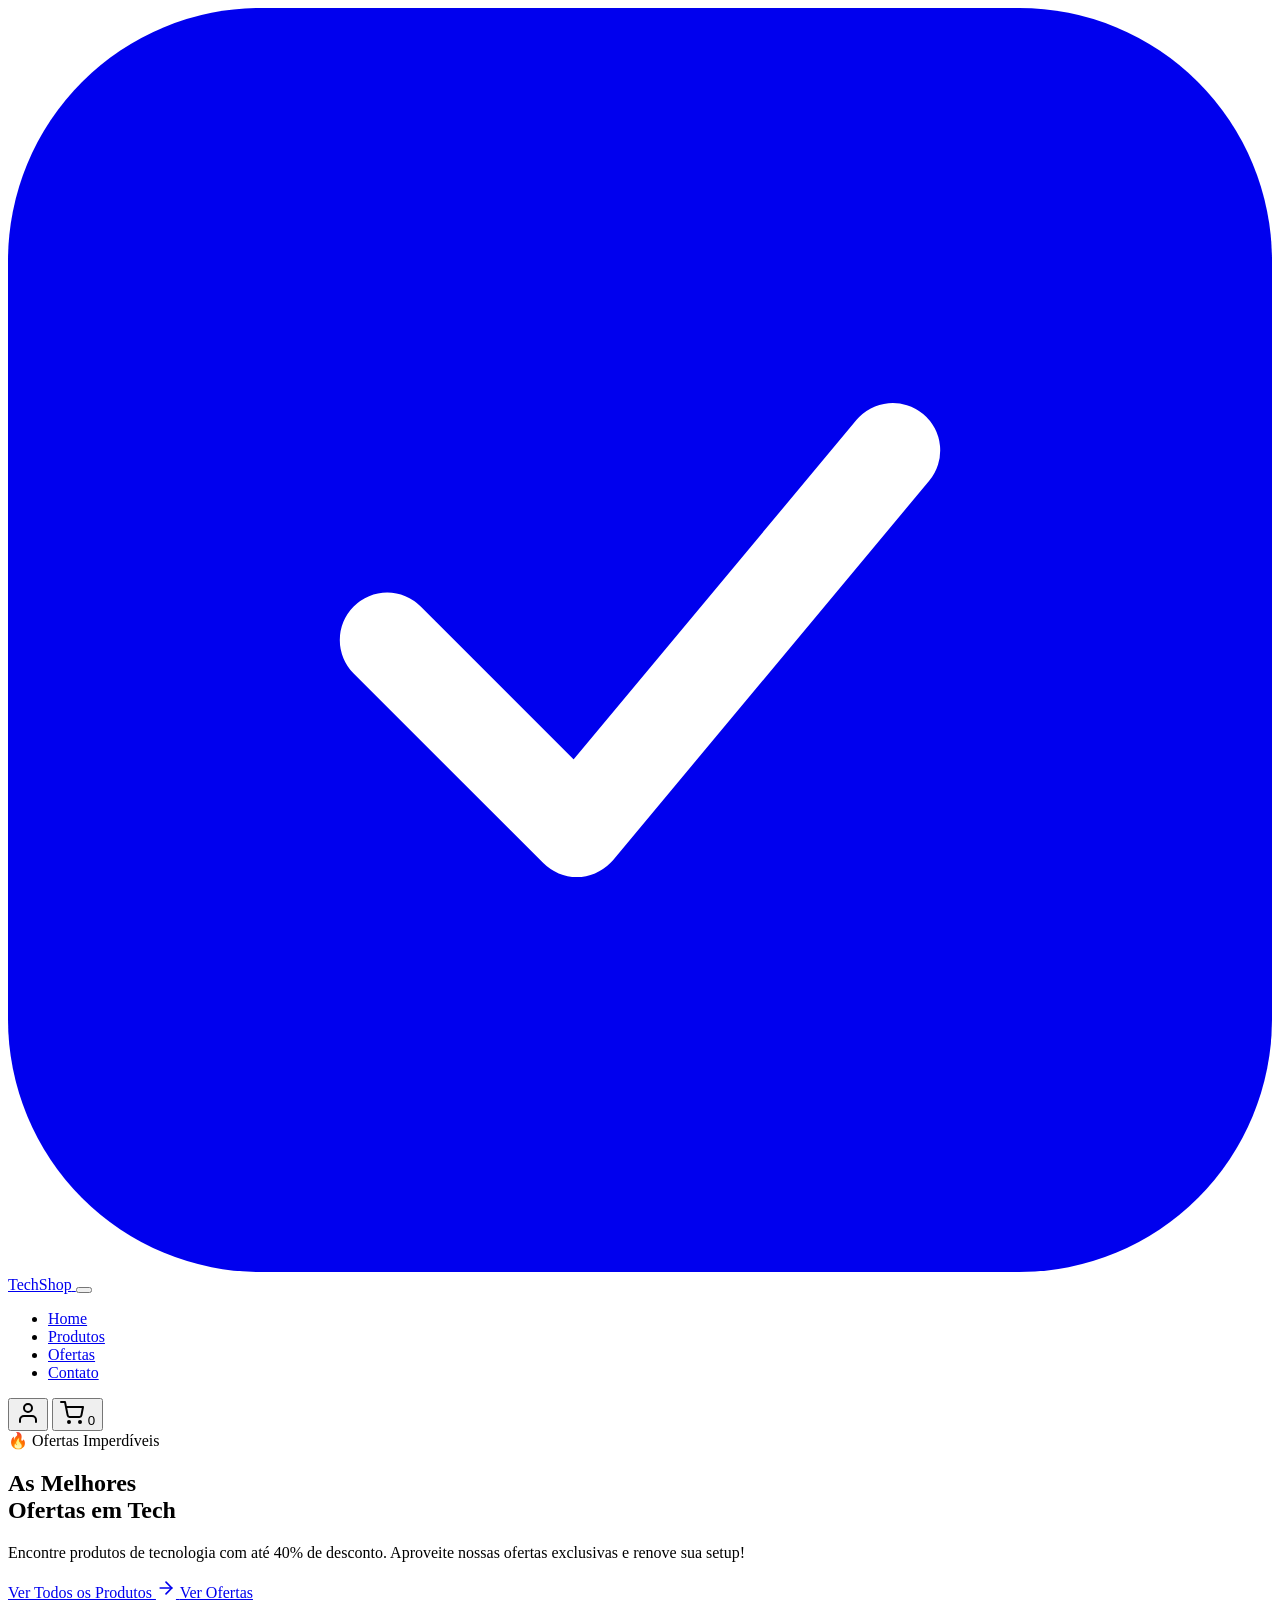
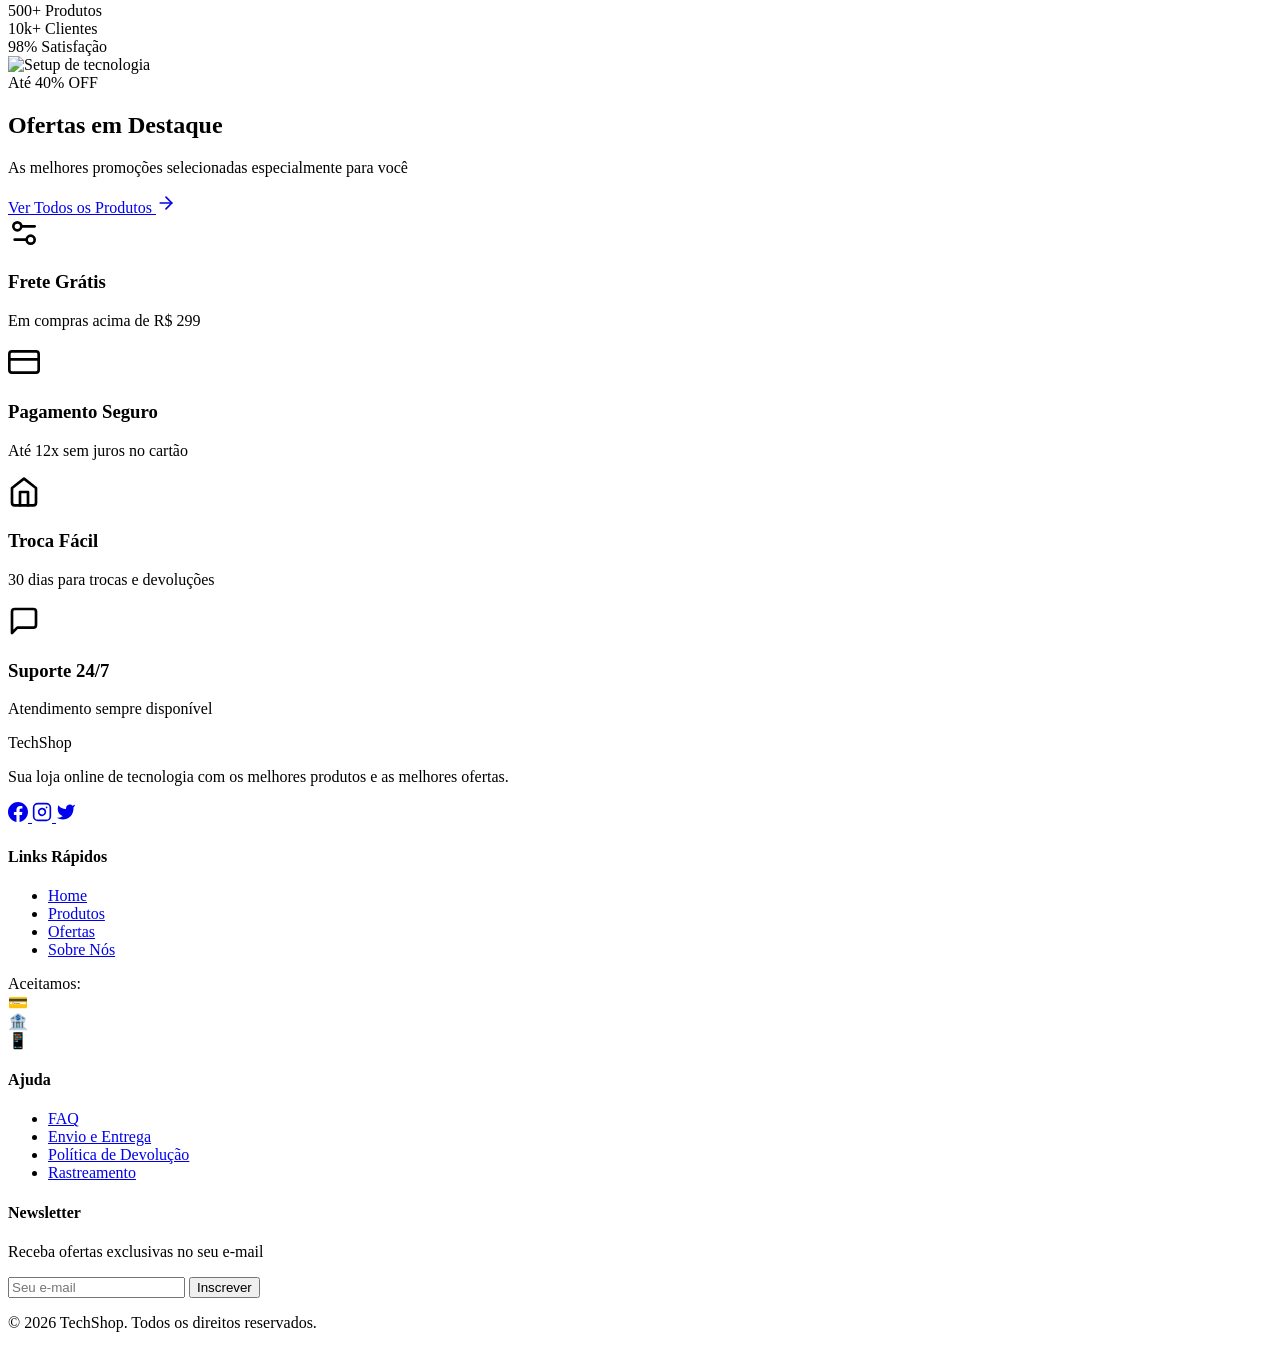
==== pages/index.html @ b783af93 "fazendo mudanças o footer ( organizando layout )" ====
<!doctype html>
<html lang="pt-BR">
	<head>
		<meta charset="UTF-8" />
		<meta
			name="viewport"
			content="width=device-width, initial-scale=1.0" />
		<meta
			name="description"
			content="Encontre as melhores ofertas em eletrônicos, periféricos e muito mais. Compre com os melhores preços!" />
		<meta
			name="keywords"
			content="e-commerce, eletrônicos, ofertas, compras online" />
		<meta
			name="author"
			content="E-commerce" />

		<!-- Open Graph / Facebook -->
		<meta
			property="og:type"
			content="website" />
		<meta
			property="og:title"
			content="E-commerce - As Melhores Ofertas em Tecnologia" />
		<meta
			property="og:description"
			content="Encontre as melhores ofertas em eletrônicos, periféricos e muito mais" />

		<title>E-commerce - Home | As Melhores Ofertas em Tecnologia</title>

		<!-- Fonts -->
		<link
			rel="preconnect"
			href="https://fonts.googleapis.com" />
		<link
			rel="preconnect"
			href="https://fonts.gstatic.com"
			crossorigin />
		<link
			href="https://fonts.googleapis.com/css2?family=Inter:wght@300;400;500;600;700;800&family=Poppins:wght@400;500;600;700;800&display=swap"
			rel="stylesheet" />

		<!-- Stylesheet -->
		<link
			rel="stylesheet"
			href="../css/main.css" />
	</head>
	<body>
		<!-- Header / Navigation -->
		<header class="header">
			<div class="header__container">
				<!-- Logo -->
				<a
					href="index.html"
					class="header__logo">
					<svg
						class="header__logo-icon"
						viewBox="0 0 40 40"
						fill="none"
						xmlns="http://www.w3.org/2000/svg">
						<rect
							width="40"
							height="40"
							rx="8"
							fill="currentColor" />
						<path
							d="M12 20L18 26L28 14"
							stroke="white"
							stroke-width="3"
							stroke-linecap="round"
							stroke-linejoin="round" />
					</svg>
					<span>TechShop</span>
				</a>

				<!-- Menu Toggle (Mobile) -->
				<button
					class="header__menu-toggle"
					aria-label="Menu">
					<span class="header__menu-toggle-bar"></span>
					<span class="header__menu-toggle-bar"></span>
					<span class="header__menu-toggle-bar"></span>
				</button>

				<!-- Navigation -->
				<nav class="header__nav">
					<ul class="header__menu">
						<li class="header__menu-item">
							<a
								href="index.html"
								class="header__menu-link active"
								>Home</a
							>
						</li>
						<li class="header__menu-item">
							<a
								href="products.html"
								class="header__menu-link"
								>Produtos</a
							>
						</li>
						<li class="header__menu-item">
							<a
								href="#ofertas"
								class="header__menu-link"
								>Ofertas</a
							>
						</li>
						<li class="header__menu-item">
							<a
								href="#contato"
								class="header__menu-link"
								>Contato</a
							>
						</li>
					</ul>

					<!-- Actions -->
					<div class="header__actions">
						<button
							class="header__icon-btn"
							data-login-btn
							aria-label="Login">
							<svg
								xmlns="http://www.w3.org/2000/svg"
								width="24"
								height="24"
								viewBox="0 0 24 24"
								fill="none"
								stroke="currentColor"
								stroke-width="2"
								stroke-linecap="round"
								stroke-linejoin="round">
								<path d="M20 21v-2a4 4 0 0 0-4-4H8a4 4 0 0 0-4 4v2"></path>
								<circle
									cx="12"
									cy="7"
									r="4"></circle>
							</svg>
						</button>
						<button
							class="header__icon-btn"
							data-cart-btn
							aria-label="Carrinho">
							<svg
								xmlns="http://www.w3.org/2000/svg"
								width="24"
								height="24"
								viewBox="0 0 24 24"
								fill="none"
								stroke="currentColor"
								stroke-width="2"
								stroke-linecap="round"
								stroke-linejoin="round">
								<circle
									cx="9"
									cy="21"
									r="1"></circle>
								<circle
									cx="20"
									cy="21"
									r="1"></circle>
								<path
									d="M1 1h4l2.68 13.39a2 2 0 0 0 2 1.61h9.72a2 2 0 0 0 2-1.61L23 6H6"></path>
							</svg>
							<span class="header__cart-badge">0</span>
						</button>
					</div>
				</nav>

				<!-- Overlay for mobile menu -->
				<div class="header__overlay"></div>
			</div>
		</header>

		<!-- Main Content -->
		<main class="main-content">
			<!-- Hero Section -->
			<section class="hero">
				<div class="hero__container container">
					<div class="hero__content">
						<span class="hero__badge">🔥 Ofertas Imperdíveis</span>
						<h1 class="hero__title">
							As Melhores<br />
							<span class="hero__title-highlight">Ofertas em Tech</span>
						</h1>
						<p class="hero__description">
							Encontre produtos de tecnologia com até 40% de desconto. Aproveite
							nossas ofertas exclusivas e renove sua setup!
						</p>
						<div class="hero__actions">
							<a
								href="products.html"
								class="btn btn-primary btn-lg">
								Ver Todos os Produtos
								<svg
									xmlns="http://www.w3.org/2000/svg"
									width="20"
									height="20"
									viewBox="0 0 24 24"
									fill="none"
									stroke="currentColor"
									stroke-width="2"
									stroke-linecap="round"
									stroke-linejoin="round">
									<line
										x1="5"
										y1="12"
										x2="19"
										y2="12"></line>
									<polyline points="12 5 19 12 12 19"></polyline>
								</svg>
							</a>
							<a
								href="#ofertas"
								class="btn btn-outline btn-lg">
								Ver Ofertas
							</a>
						</div>
						<div class="hero__stats">
							<div class="hero__stat">
								<span class="hero__stat-value">500+</span>
								<span class="hero__stat-label">Produtos</span>
							</div>
							<div class="hero__stat">
								<span class="hero__stat-value">10k+</span>
								<span class="hero__stat-label">Clientes</span>
							</div>
							<div class="hero__stat">
								<span class="hero__stat-value">98%</span>
								<span class="hero__stat-label">Satisfação</span>
							</div>
						</div>
					</div>
					<div class="hero__image">
						<img
							src="https://images.unsplash.com/photo-1498049794561-7780e7231661?w=800&q=80"
							alt="Setup de tecnologia"
							class="hero__img" />
						<div class="hero__badge-float">
							<span class="hero__badge-float-text">Até 40% OFF</span>
						</div>
					</div>
				</div>
			</section>

			<!-- Featured Offers Section -->
			<section
				class="offers"
				id="ofertas">
				<div class="container">
					<div class="section__header">
						<h2 class="section__title">Ofertas em Destaque</h2>
						<p class="section__description">
							As melhores promoções selecionadas especialmente para você
						</p>
					</div>

					<div
						class="offers__grid"
						id="featuredProducts">
						<!-- Products will be loaded here by JS -->
					</div>

					<div class="section__footer">
						<a
							href="products.html"
							class="btn btn-secondary btn-lg">
							Ver Todos os Produtos
							<svg
								xmlns="http://www.w3.org/2000/svg"
								width="20"
								height="20"
								viewBox="0 0 24 24"
								fill="none"
								stroke="currentColor"
								stroke-width="2"
								stroke-linecap="round"
								stroke-linejoin="round">
								<line
									x1="5"
									y1="12"
									x2="19"
									y2="12"></line>
								<polyline points="12 5 19 12 12 19"></polyline>
							</svg>
						</a>
					</div>
				</div>
			</section>

			<!-- Benefits Section -->
			<section class="benefits py-20 bg-gray">
				<div class="container">
					<div class="benefits__grid">
						<div class="benefit">
							<div class="benefit__icon">
								<svg
									xmlns="http://www.w3.org/2000/svg"
									width="32"
									height="32"
									viewBox="0 0 24 24"
									fill="none"
									stroke="currentColor"
									stroke-width="2"
									stroke-linecap="round"
									stroke-linejoin="round">
									<path d="M20 7h-9"></path>
									<path d="M14 17H5"></path>
									<circle
										cx="17"
										cy="17"
										r="3"></circle>
									<circle
										cx="7"
										cy="7"
										r="3"></circle>
								</svg>
							</div>
							<h3 class="benefit__title">Frete Grátis</h3>
							<p class="benefit__text">Em compras acima de R$ 299</p>
						</div>
						<div class="benefit">
							<div class="benefit__icon">
								<svg
									xmlns="http://www.w3.org/2000/svg"
									width="32"
									height="32"
									viewBox="0 0 24 24"
									fill="none"
									stroke="currentColor"
									stroke-width="2"
									stroke-linecap="round"
									stroke-linejoin="round">
									<rect
										x="1"
										y="4"
										width="22"
										height="16"
										rx="2"
										ry="2"></rect>
									<line
										x1="1"
										y1="10"
										x2="23"
										y2="10"></line>
								</svg>
							</div>
							<h3 class="benefit__title">Pagamento Seguro</h3>
							<p class="benefit__text">Até 12x sem juros no cartão</p>
						</div>
						<div class="benefit">
							<div class="benefit__icon">
								<svg
									xmlns="http://www.w3.org/2000/svg"
									width="32"
									height="32"
									viewBox="0 0 24 24"
									fill="none"
									stroke="currentColor"
									stroke-width="2"
									stroke-linecap="round"
									stroke-linejoin="round">
									<path
										d="M3 9l9-7 9 7v11a2 2 0 0 1-2 2H5a2 2 0 0 1-2-2z"></path>
									<polyline points="9 22 9 12 15 12 15 22"></polyline>
								</svg>
							</div>
							<h3 class="benefit__title">Troca Fácil</h3>
							<p class="benefit__text">30 dias para trocas e devoluções</p>
						</div>
						<div class="benefit">
							<div class="benefit__icon">
								<svg
									xmlns="http://www.w3.org/2000/svg"
									width="32"
									height="32"
									viewBox="0 0 24 24"
									fill="none"
									stroke="currentColor"
									stroke-width="2"
									stroke-linecap="round"
									stroke-linejoin="round">
									<path
										d="M21 15a2 2 0 0 1-2 2H7l-4 4V5a2 2 0 0 1 2-2h14a2 2 0 0 1 2 2z"></path>
								</svg>
							</div>
							<h3 class="benefit__title">Suporte 24/7</h3>
							<p class="benefit__text">Atendimento sempre disponível</p>
						</div>
					</div>
				</div>
			</section>
		</main>

		<!-- Footer -->
		<footer class="footer">
			<div class="footer__container">
				<div class="footer__grid">
					<!-- About -->
					<div class="footer__column">
						<div class="footer__logo">TechShop</div>
						<p class="footer__about">
							Sua loja online de tecnologia com os melhores produtos e as
							melhores ofertas.
						</p>
						<div class="footer__social">
							<a
								href="#"
								class="footer__social-link"
								aria-label="Facebook">
								<svg
									xmlns="http://www.w3.org/2000/svg"
									width="20"
									height="20"
									viewBox="0 0 24 24"
									fill="currentColor">
									<path
										d="M24 12.073c0-6.627-5.373-12-12-12s-12 5.373-12 12c0 5.99 4.388 10.954 10.125 11.854v-8.385H7.078v-3.47h3.047V9.43c0-3.007 1.792-4.669 4.533-4.669 1.312 0 2.686.235 2.686.235v2.953H15.83c-1.491 0-1.956.925-1.956 1.874v2.25h3.328l-.532 3.47h-2.796v8.385C19.612 23.027 24 18.062 24 12.073z" />
								</svg>
							</a>
							<a
								href="#"
								class="footer__social-link"
								aria-label="Instagram">
								<svg
									xmlns="http://www.w3.org/2000/svg"
									width="20"
									height="20"
									viewBox="0 0 24 24"
									fill="none"
									stroke="currentColor"
									stroke-width="2"
									stroke-linecap="round"
									stroke-linejoin="round">
									<rect
										x="2"
										y="2"
										width="20"
										height="20"
										rx="5"
										ry="5"></rect>
									<path
										d="M16 11.37A4 4 0 1 1 12.63 8 4 4 0 0 1 16 11.37z"></path>
									<line
										x1="17.5"
										y1="6.5"
										x2="17.51"
										y2="6.5"></line>
								</svg>
							</a>
							<a
								href="#"
								class="footer__social-link"
								aria-label="Twitter">
								<svg
									xmlns="http://www.w3.org/2000/svg"
									width="20"
									height="20"
									viewBox="0 0 24 24"
									fill="currentColor">
									<path
										d="M23 3a10.9 10.9 0 01-3.14 1.53 4.48 4.48 0 00-7.86 3v1A10.66 10.66 0 013 4s-4 9 5 13a11.64 11.64 0 01-7 2c9 5 20 0 20-11.5a4.5 4.5 0 00-.08-.83A7.72 7.72 0 0023 3z" />
								</svg>
							</a>
						</div>
					</div>

					<!-- Links -->
					<div class="footer__column">
						<h4 class="footer__column-title">Links Rápidos</h4>
						<ul class="footer__links">
							<li>
								<a
									href="index.html"
									class="footer__link"
									>Home</a
								>
							</li>
							<li>
								<a
									href="products.html"
									class="footer__link"
									>Produtos</a
								>
							</li>
							<li>
								<a
									href="#ofertas"
									class="footer__link"
									>Ofertas</a
								>
							</li>
							<li>
								<a
									href="#"
									class="footer__link"
									>Sobre Nós</a
								>
							</li>
						</ul>
					</div>

                    <!--pagamento -->
                  <div class="footer__payment-methods">
						<span
							style="color: var(--color-gray-400); font-size: var(--text-sm)"
							>Aceitamos:</span
						>
						<div class="footer__payment-icon">💳</div>
						<div class="footer__payment-icon">🏦</div>
						<div class="footer__payment-icon">📱</div>
					</div>


					<!-- Help -->
					<div class="footer__column">
						<h4 class="footer__column-title">Ajuda</h4>
						<ul class="footer__links">
							<li>
								<a
									href="#"
									class="footer__link"
									>FAQ</a
								>
							</li>
							<li>
								<a
									href="#"
									class="footer__link"
									>Envio e Entrega</a
								>
							</li>
							<li>
								<a
									href="#"
									class="footer__link"
									>Política de Devolução</a
								>
							</li>
							<li>
								<a
									href="#"
									class="footer__link"
									>Rastreamento</a
								>
							</li>
						</ul>
					</div>

					<!-- Newsletter -->
					<div class="footer__column">
						<h4 class="footer__column-title">Newsletter</h4>
						<p class="footer__about">Receba ofertas exclusivas no seu e-mail</p>
						<form
							class="footer__newsletter-form"
							data-validate
							id="newsletterForm">
							<input
								type="email"
								name="email"
								class="footer__newsletter-input"
								placeholder="Seu e-mail"
								required />
							<button
								type="submit"
								class="footer__newsletter-btn">
								Inscrever
							</button>
						</form>
					</div>
				</div>

				<!-- Footer Bottom -->
				<div class="footer__bottom">
					<p class="footer__copyright">
						&copy; 2026 TechShop. Todos os direitos reservados.
					</p>
					
				</div>
			</div>
		</footer>

		<!-- Scripts -->
		<!-- Modules -->
		<script src="js/modules/modal.js"></script>
		<script src="js/modules/form-validator.js"></script>
		<script src="js/modules/navigation.js"></script>
		<script src="js/modules/utils.js"></script>
		<script src="js/modules/products-gallery.js"></script>
		<script src="js/modules/handlers.js"></script>
		<!-- Data & App -->
		<script src="js/products.js"></script>
		<script src="js/app.js"></script>
	</body>
</html>
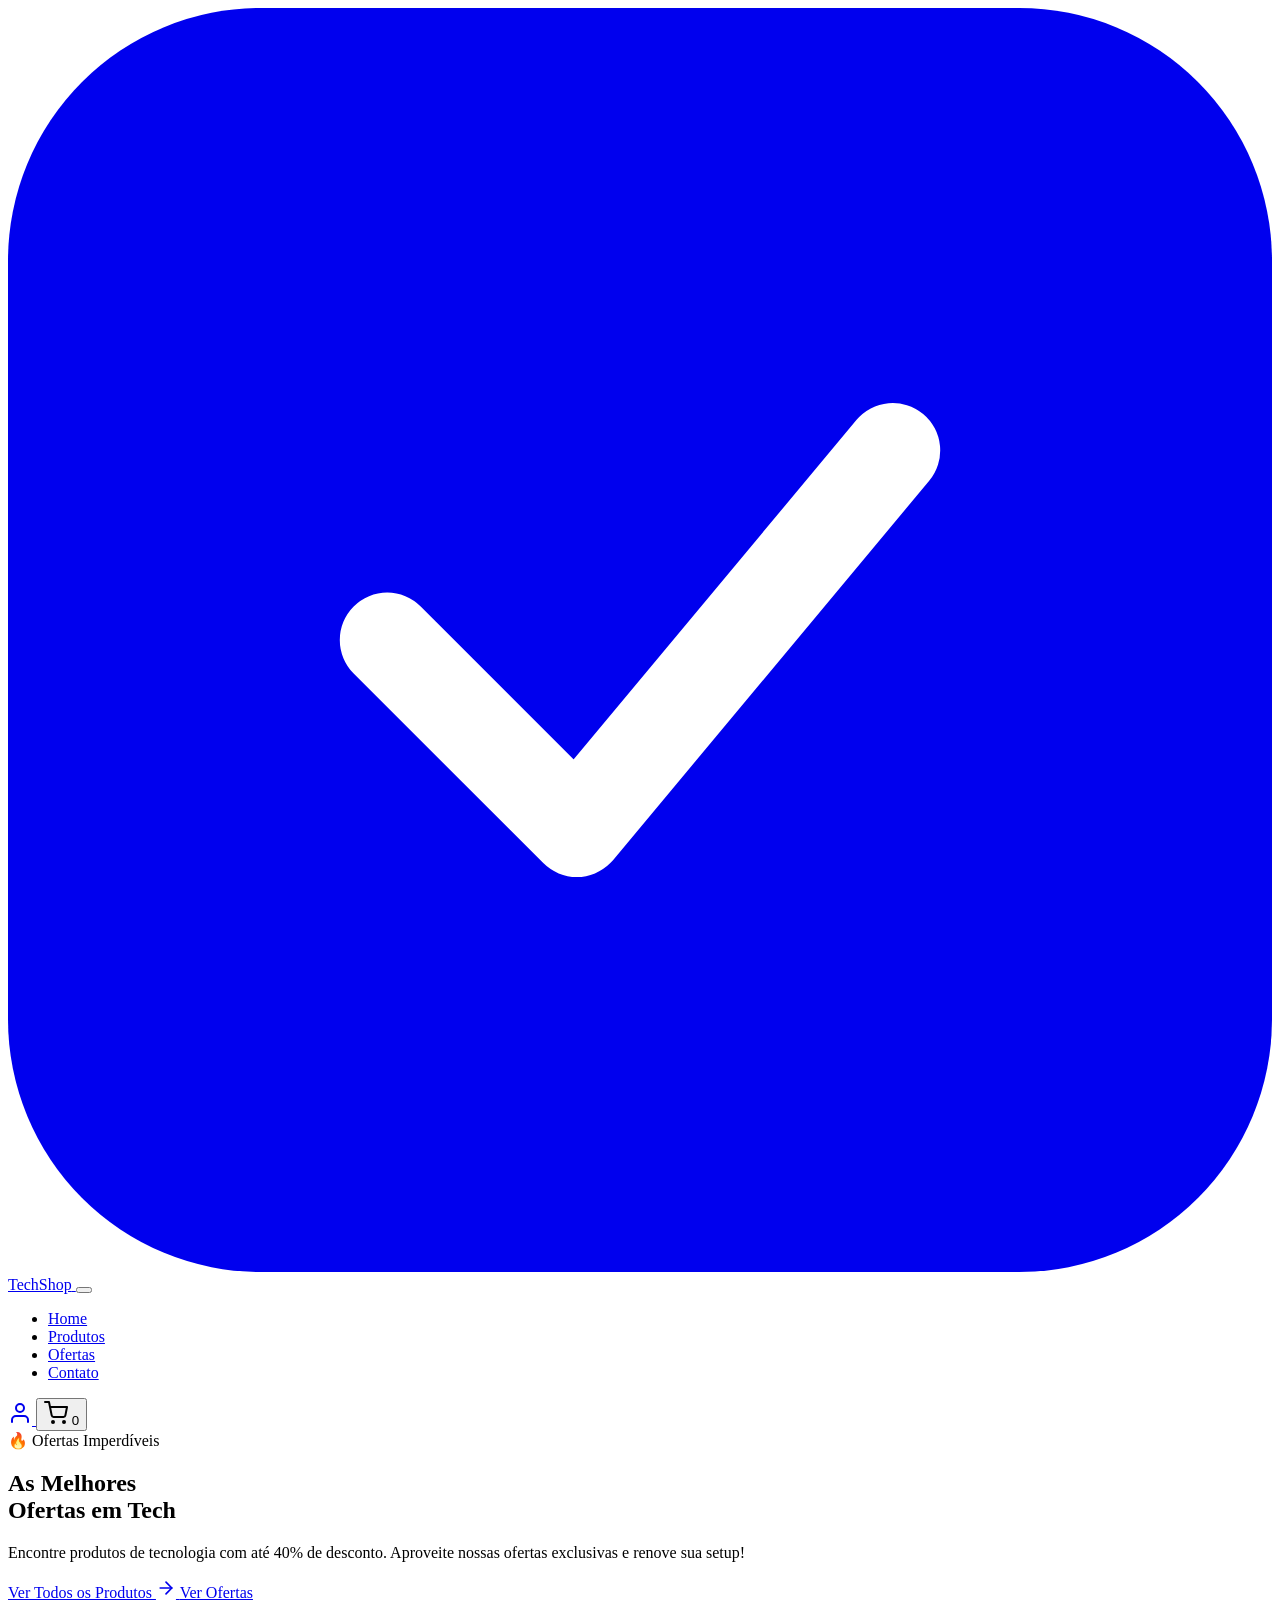
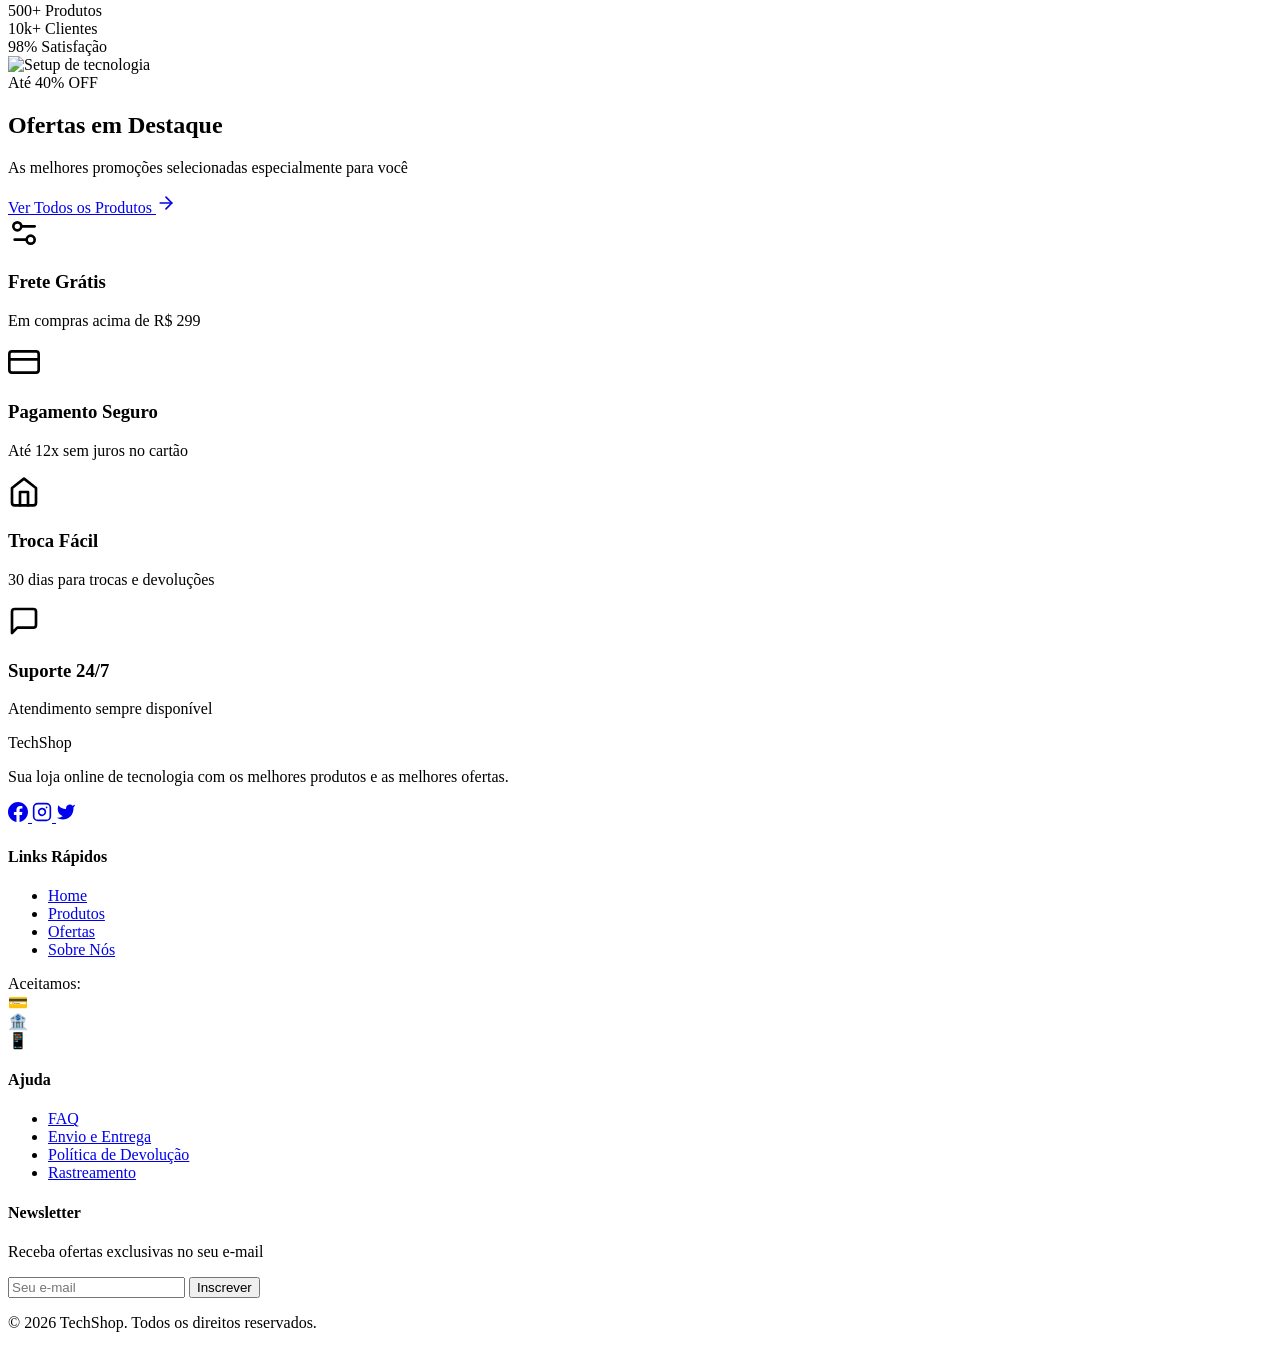
==== commit 77004dea: "adicionando páginas de login e de cadastro e vinculando à página principal e estilizando o estilo da" ====
--- a/pages/index.html
+++ b/pages/index.html
@@ -117,27 +117,21 @@
 
 					<!-- Actions -->
 					<div class="header__actions">
-						<button
-							class="header__icon-btn"
-							data-login-btn
-							aria-label="Login">
-							<svg
-								xmlns="http://www.w3.org/2000/svg"
-								width="24"
-								height="24"
-								viewBox="0 0 24 24"
-								fill="none"
-								stroke="currentColor"
-								stroke-width="2"
-								stroke-linecap="round"
-								stroke-linejoin="round">
-								<path d="M20 21v-2a4 4 0 0 0-4-4H8a4 4 0 0 0-4 4v2"></path>
-								<circle
-									cx="12"
-									cy="7"
-									r="4"></circle>
-							</svg>
-						</button>
+						<a href="login.html" class="header__icon-btn" aria-label="Login">
+                          <svg
+                                xmlns="http://www.w3.org/2000/svg"
+                                  width="24"
+                                  height="24"
+                                   viewBox="0 0 24 24"
+                                  fill="none"
+                                  stroke="currentColor"
+                                  stroke-width="2"
+                                  stroke-linecap="round"
+                                  stroke-linejoin="round">
+                                  <path d="M20 21v-2a4 4 0 0 0-4-4H8a4 4 0 0 0-4 4v2"></path>
+                                   <circle cx="12" cy="7" r="4"></circle>
+                               </svg>
+                              </a>
 						<button
 							class="header__icon-btn"
 							data-cart-btn
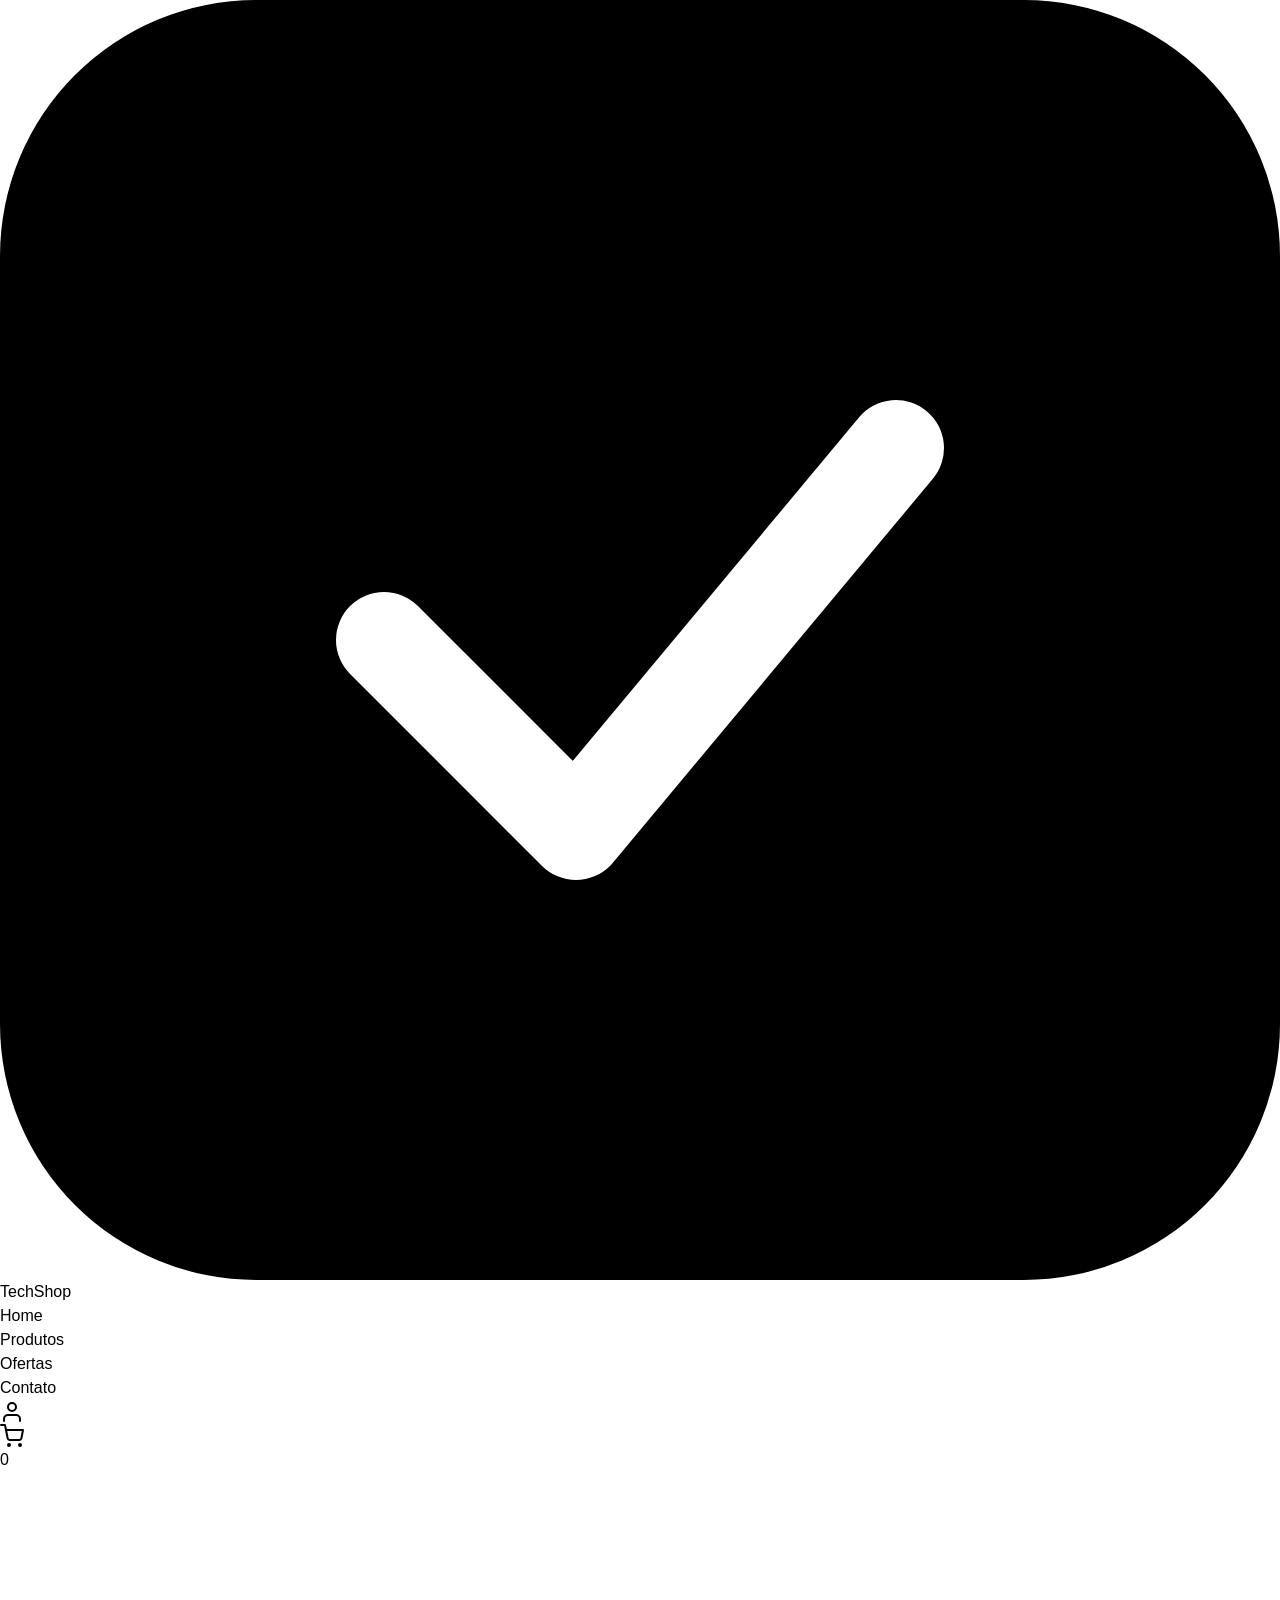
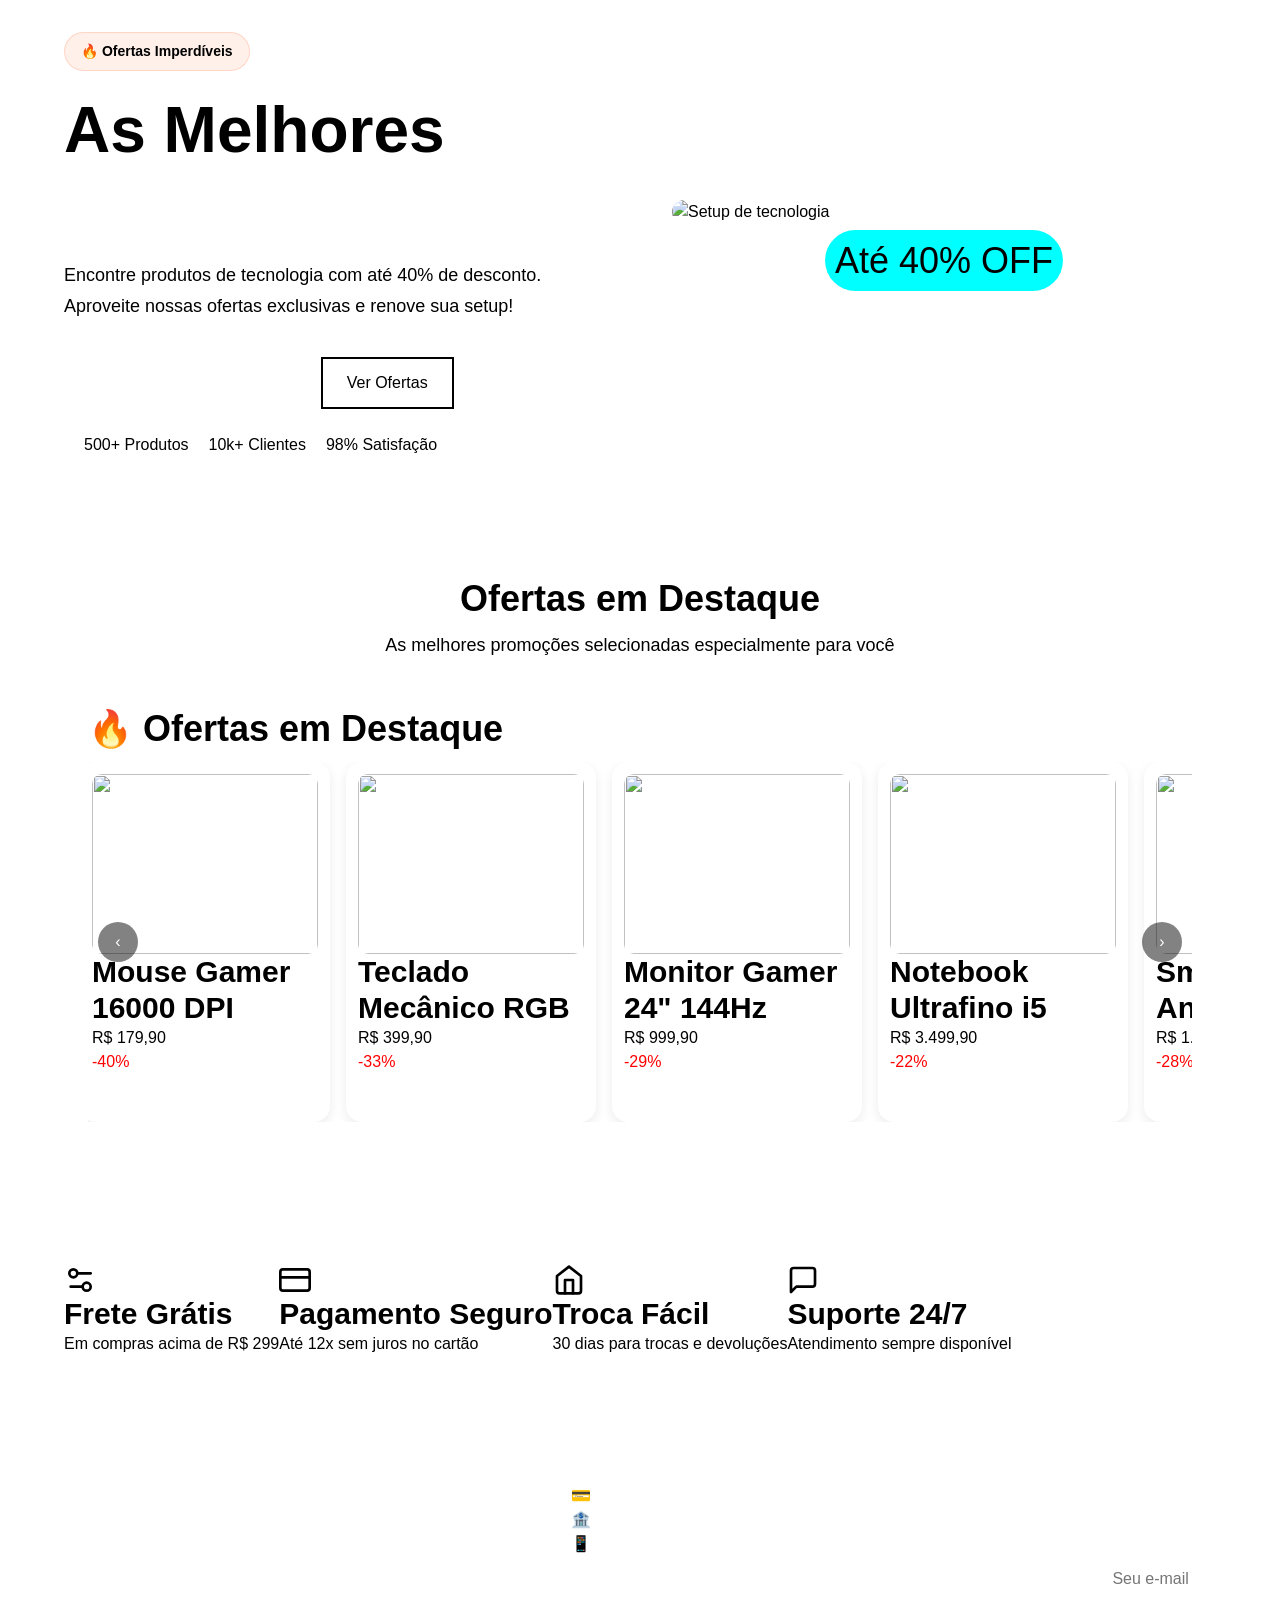
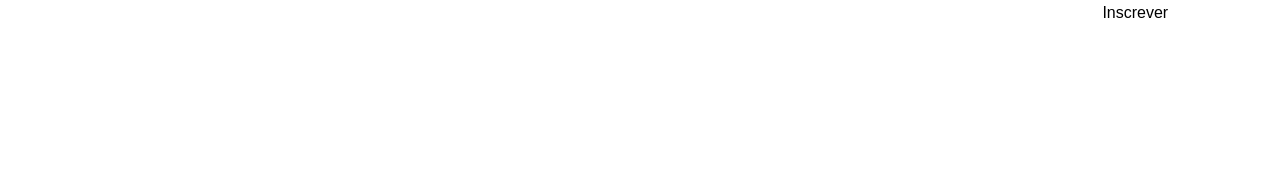
==== commit 85e4087c: "add paginas de contato, carrinho,com funcionalidadesde do css e javascript" ====
--- a/pages/index.html
+++ b/pages/index.html
@@ -108,7 +108,7 @@
 						</li>
 						<li class="header__menu-item">
 							<a
-								href="#contato"
+								href="contato.html"
 								class="header__menu-link"
 								>Contato</a
 							>
@@ -132,7 +132,7 @@
                                    <circle cx="12" cy="7" r="4"></circle>
                                </svg>
                               </a>
-						<button
+						<a href="cart.html"
 							class="header__icon-btn"
 							data-cart-btn
 							aria-label="Carrinho">
@@ -158,7 +158,7 @@
 									d="M1 1h4l2.68 13.39a2 2 0 0 0 2 1.61h9.72a2 2 0 0 0 2-1.61L23 6H6"></path>
 							</svg>
 							<span class="header__cart-badge">0</span>
-						</button>
+						</a>
 					</div>
 				</nav>
 
@@ -249,6 +249,20 @@
 							As melhores promoções selecionadas especialmente para você
 						</p>
 					</div>
+
+				<section class="offers-carousel container">
+                         <h2 class="section__title">🔥 Ofertas em Destaque</h2>
+
+                  <div class="carousel">
+                     <button class="carousel__btn prev">‹</button>
+
+                   <div class="carousel__track" id="offersTrack">
+                    <!-- Produtos serão inseridos aqui -->
+                     </div>
+
+                       <button class="carousel__btn next">›</button>
+                    </div>
+          </section>	
 
 					<div
 						class="offers__grid"
@@ -586,5 +600,6 @@
 		<!-- Data & App -->
 		<script src="js/products.js"></script>
 		<script src="js/app.js"></script>
+		<script src="/js/script-carrossel.js"></script>
 	</body>
 </html>
--- a/css/main.css
+++ b/css/main.css
@@ -0,0 +1,28 @@
+/* ========================================
+   MAIN CSS - Importações modulares
+   ======================================== */
+
+/* Fundamentos (ordem importa!) */
+@import url("reset.css");
+@import url("variables.css");
+@import url("base.css");
+
+/* Componentes */
+@import url("components/buttons.css");
+@import url("components/header.css");
+@import url("components/footer.css");
+@import url("components/hero.css");
+@import url("components/product-card.css");
+@import url("components/modal.css");
+@import url("components/forms.css");
+
+/* Layout e estrutura */
+@import url("layout.css");
+
+/* Utilitários */
+@import url("utilities.css");
+
+/* Responsivo (deve vir por último) */
+@import url("responsive.css");
+/* oferta em destaque*/
+@import url("carrossel.css");
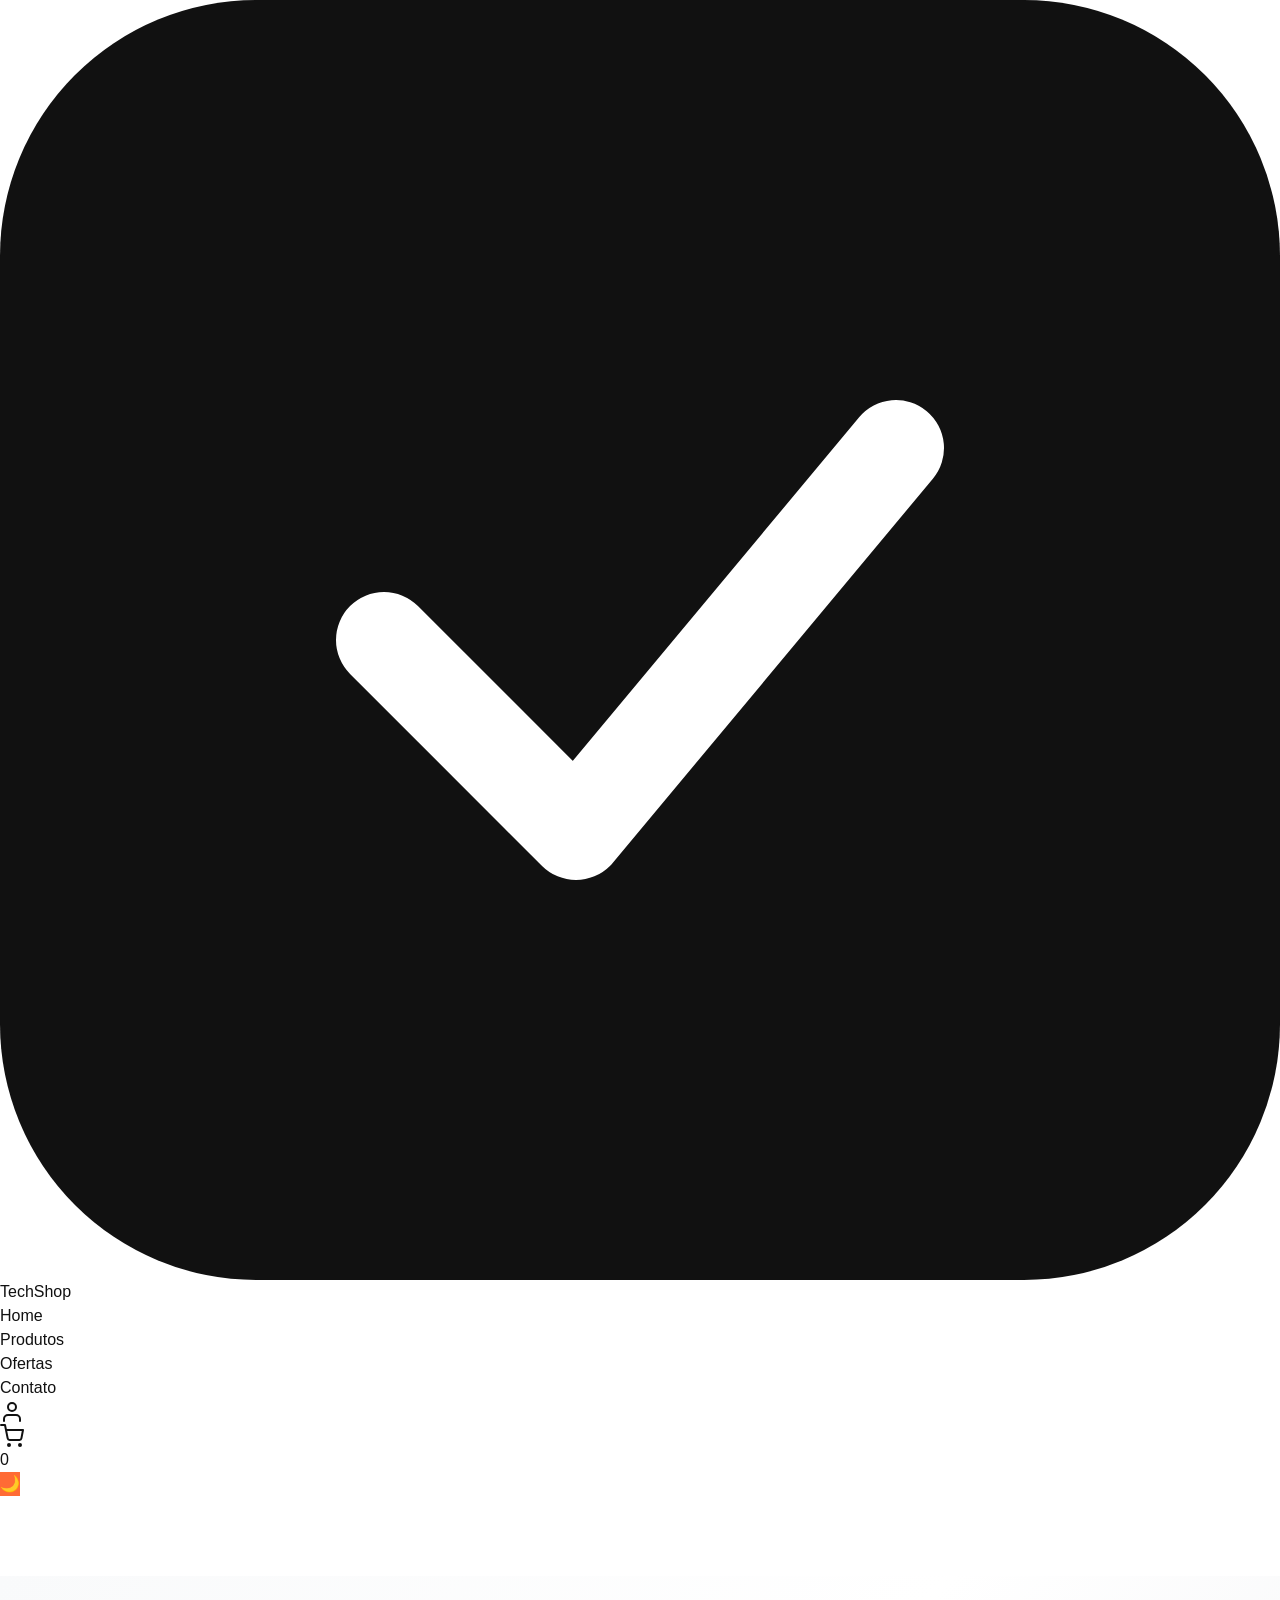
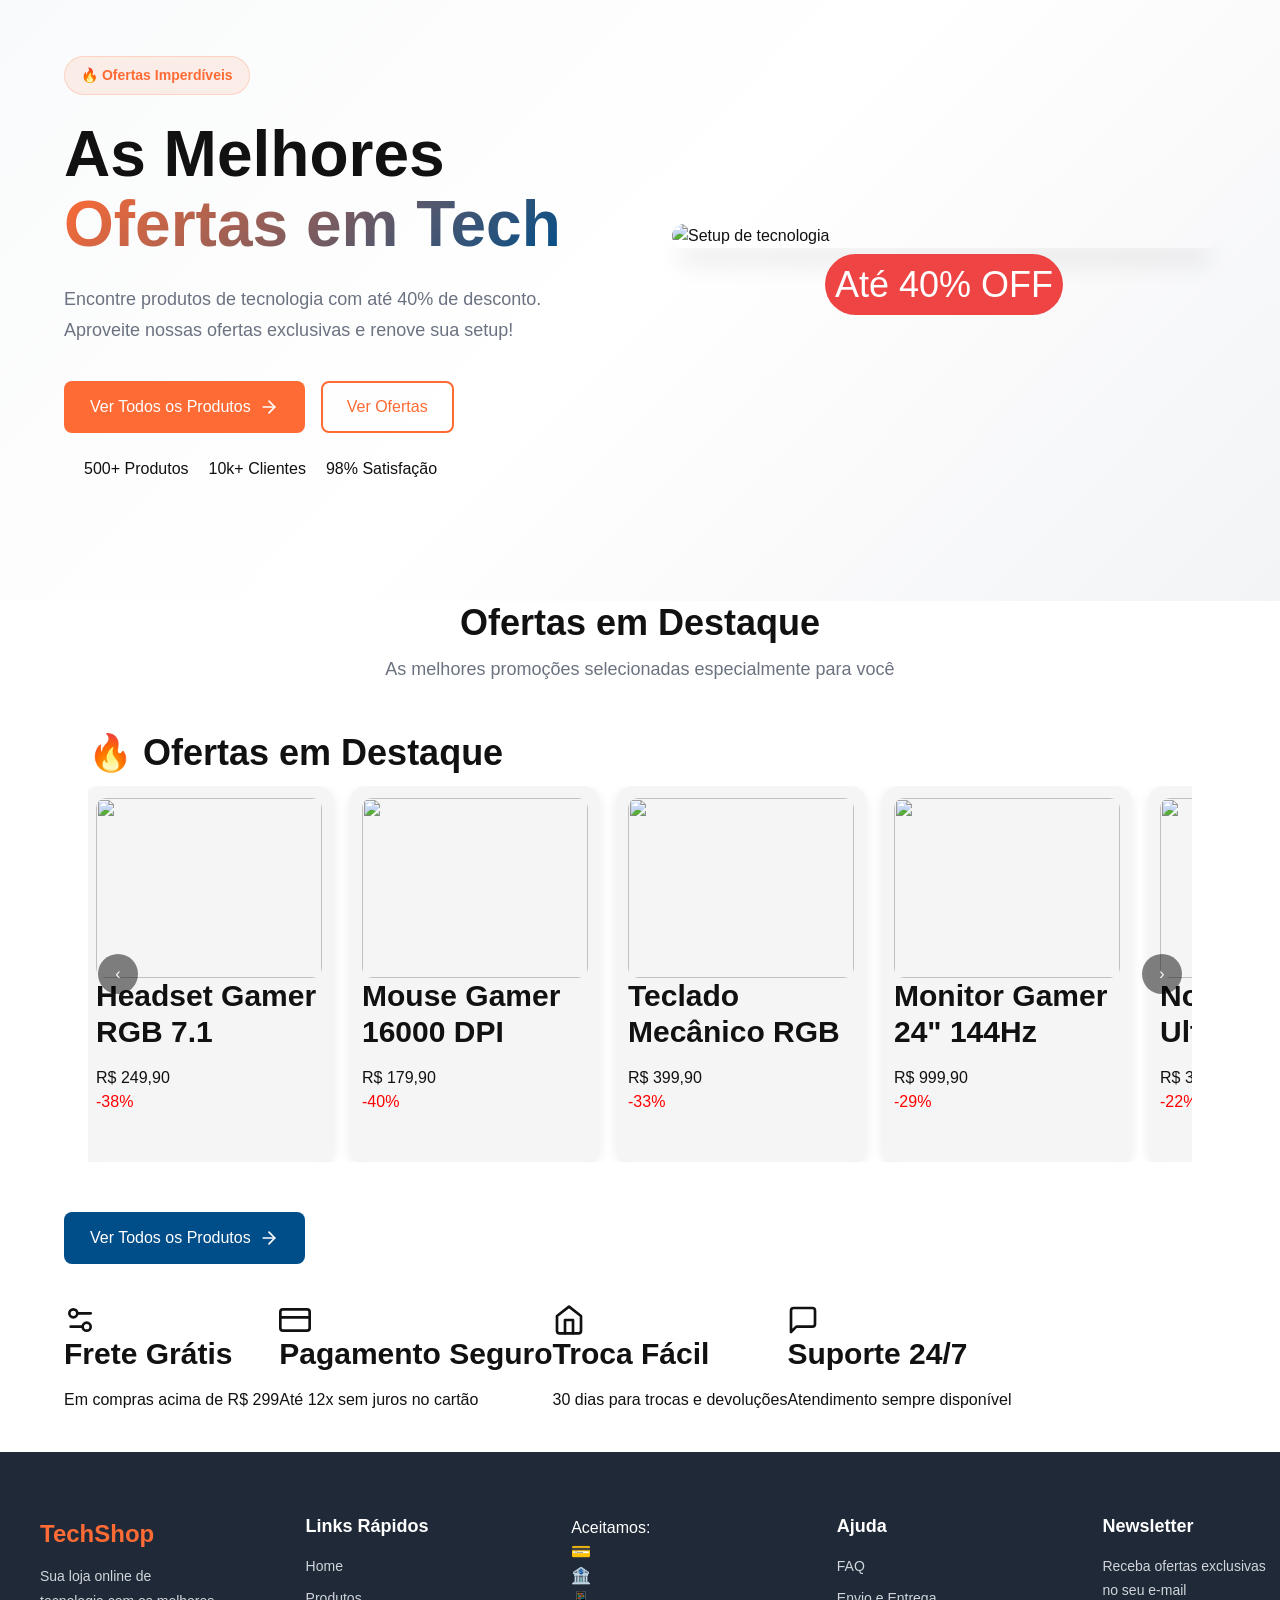
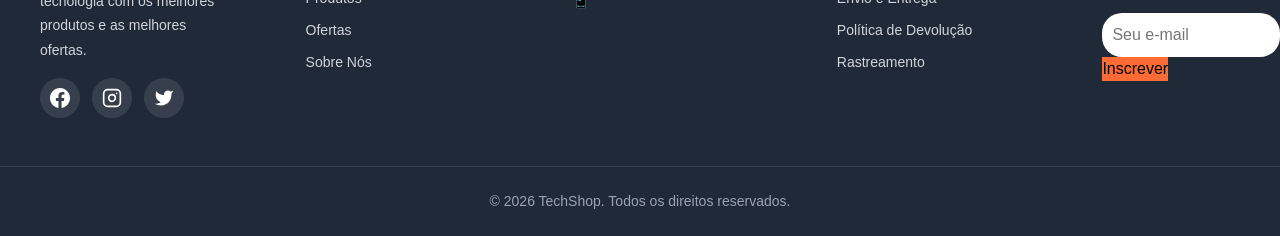
==== commit 4400c5f4: "Adicionando novas funções ao carrinho, como função de calcular e de enviar produtos que será comprad" ====
--- a/pages/index.html
+++ b/pages/index.html
@@ -48,6 +48,7 @@
 	<body>
 		<!-- Header / Navigation -->
 		<header class="header">
+			
 			<div class="header__container">
 				<!-- Logo -->
 				<a
@@ -157,7 +158,10 @@
 								<path
 									d="M1 1h4l2.68 13.39a2 2 0 0 0 2 1.61h9.72a2 2 0 0 0 2-1.61L23 6H6"></path>
 							</svg>
-							<span class="header__cart-badge">0</span>
+							<span class="header__cart-badge">
+								<span id="cartCount">0</span>
+							</span>
+							
 						</a>
 					</div>
 				</nav>
@@ -165,6 +169,10 @@
 				<!-- Overlay for mobile menu -->
 				<div class="header__overlay"></div>
 			</div>
+
+			<button id="themeToggle" class="header__icon-btn" aria-label="Tema">
+                 🌙
+             </button>
 		</header>
 
 		<!-- Main Content -->
@@ -601,5 +609,6 @@
 		<script src="js/products.js"></script>
 		<script src="js/app.js"></script>
 		<script src="/js/script-carrossel.js"></script>
+		<script src="/js/tema.js"></script>
 	</body>
 </html>
--- a/css/main.css
+++ b/css/main.css
@@ -25,4 +25,7 @@
 /* Responsivo (deve vir por último) */
 @import url("responsive.css");
 /* oferta em destaque*/
-@import url("carrossel.css");+@import url("carrossel.css");
+/* carrinho */
+@import url("carrinho.css");
+@import url(style-dark&light.css);
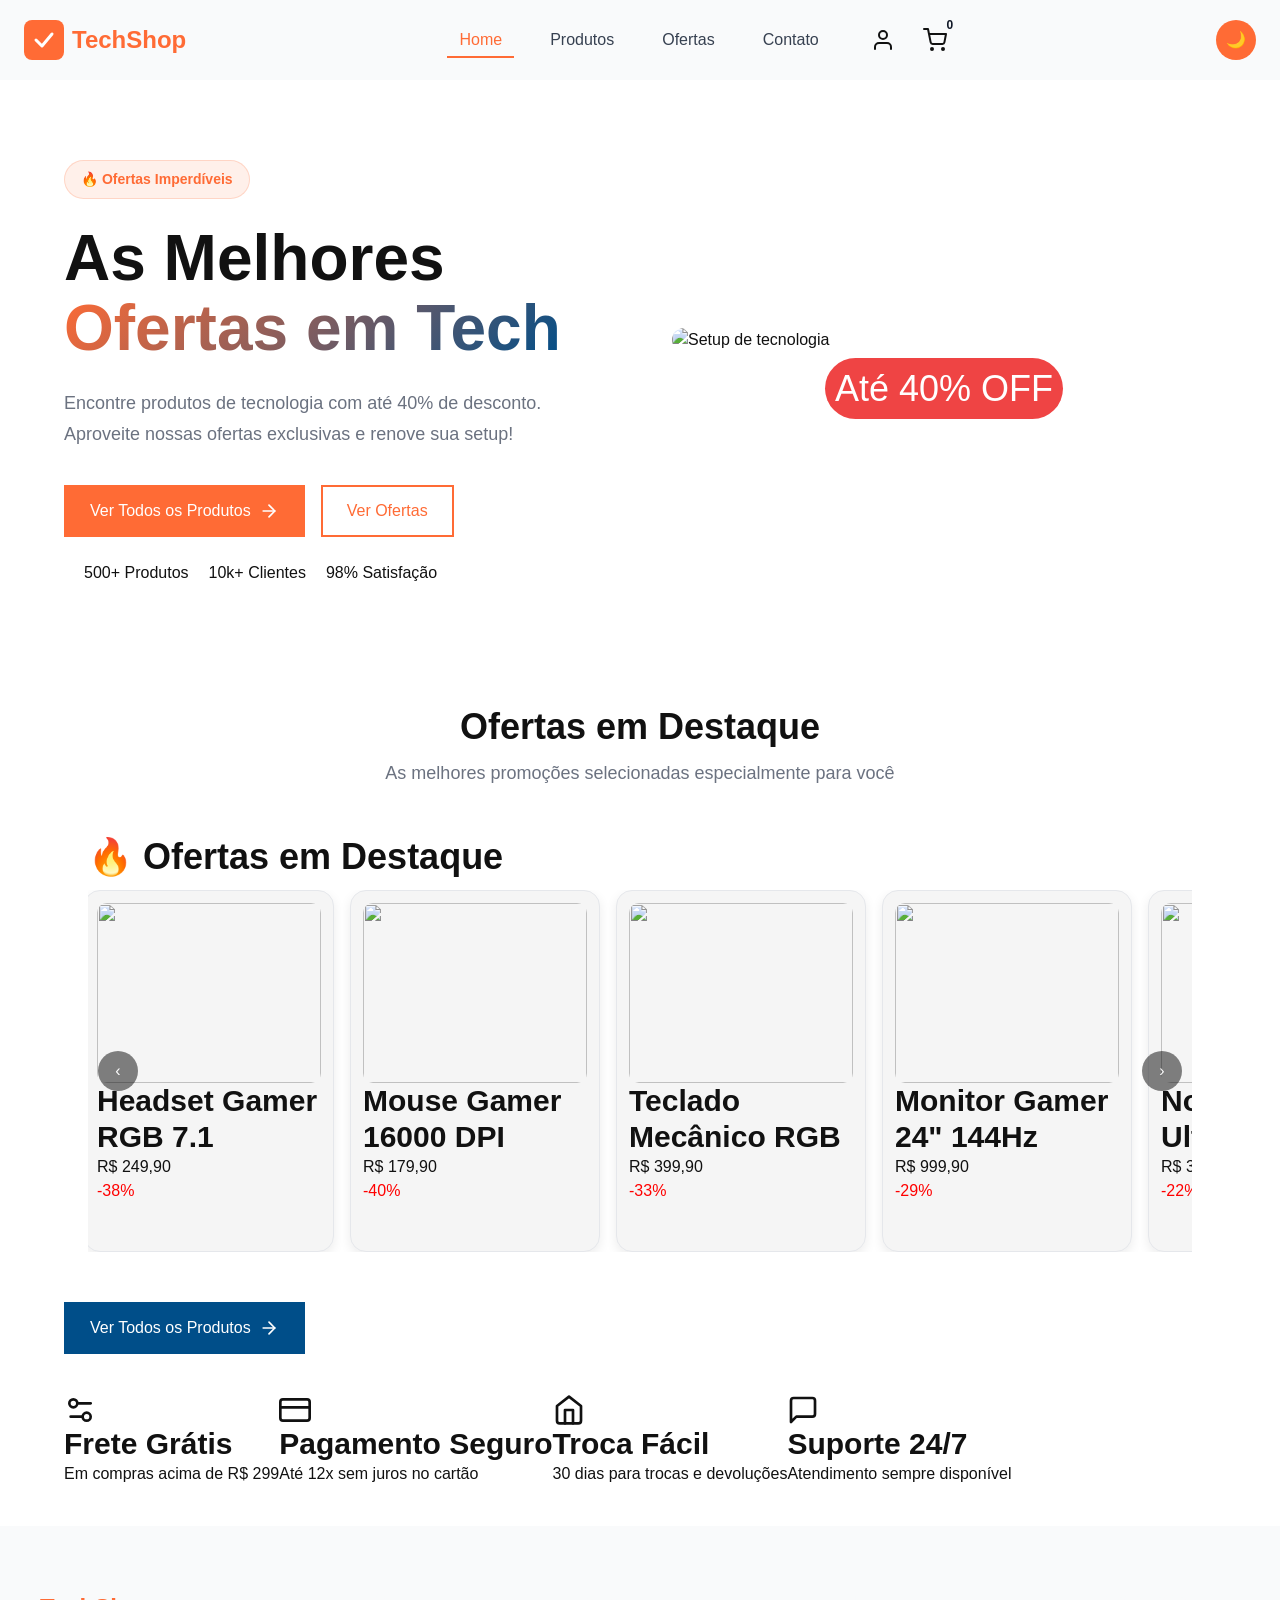
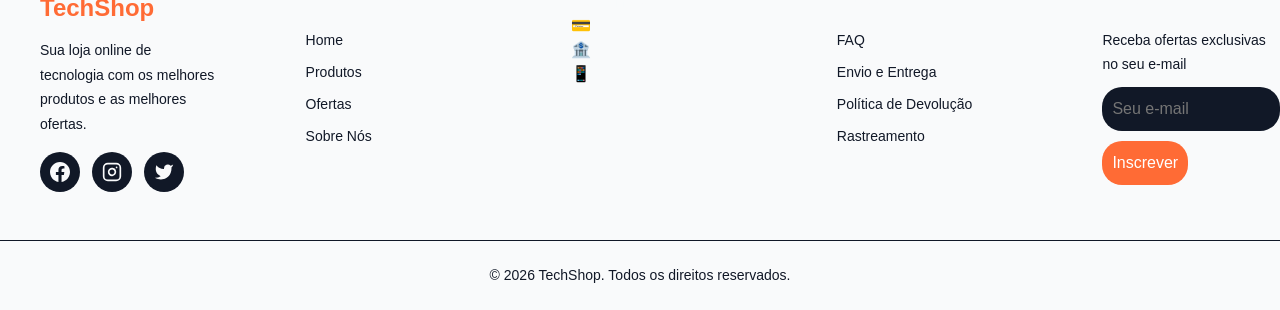
==== commit c649faf1: "Adicionando dark mode e light mode, plenamente funcional agora. E fazendo algumas organizações com o" ====
--- a/pages/index.html
+++ b/pages/index.html
@@ -168,11 +168,12 @@
 
 				<!-- Overlay for mobile menu -->
 				<div class="header__overlay"></div>
-			</div>
-
-			<button id="themeToggle" class="header__icon-btn" aria-label="Tema">
+
+				<button id="themeToggle" class="header__icon-btn" aria-label="Tema">
                  🌙
              </button>
+			</div>
+
 		</header>
 
 		<!-- Main Content -->
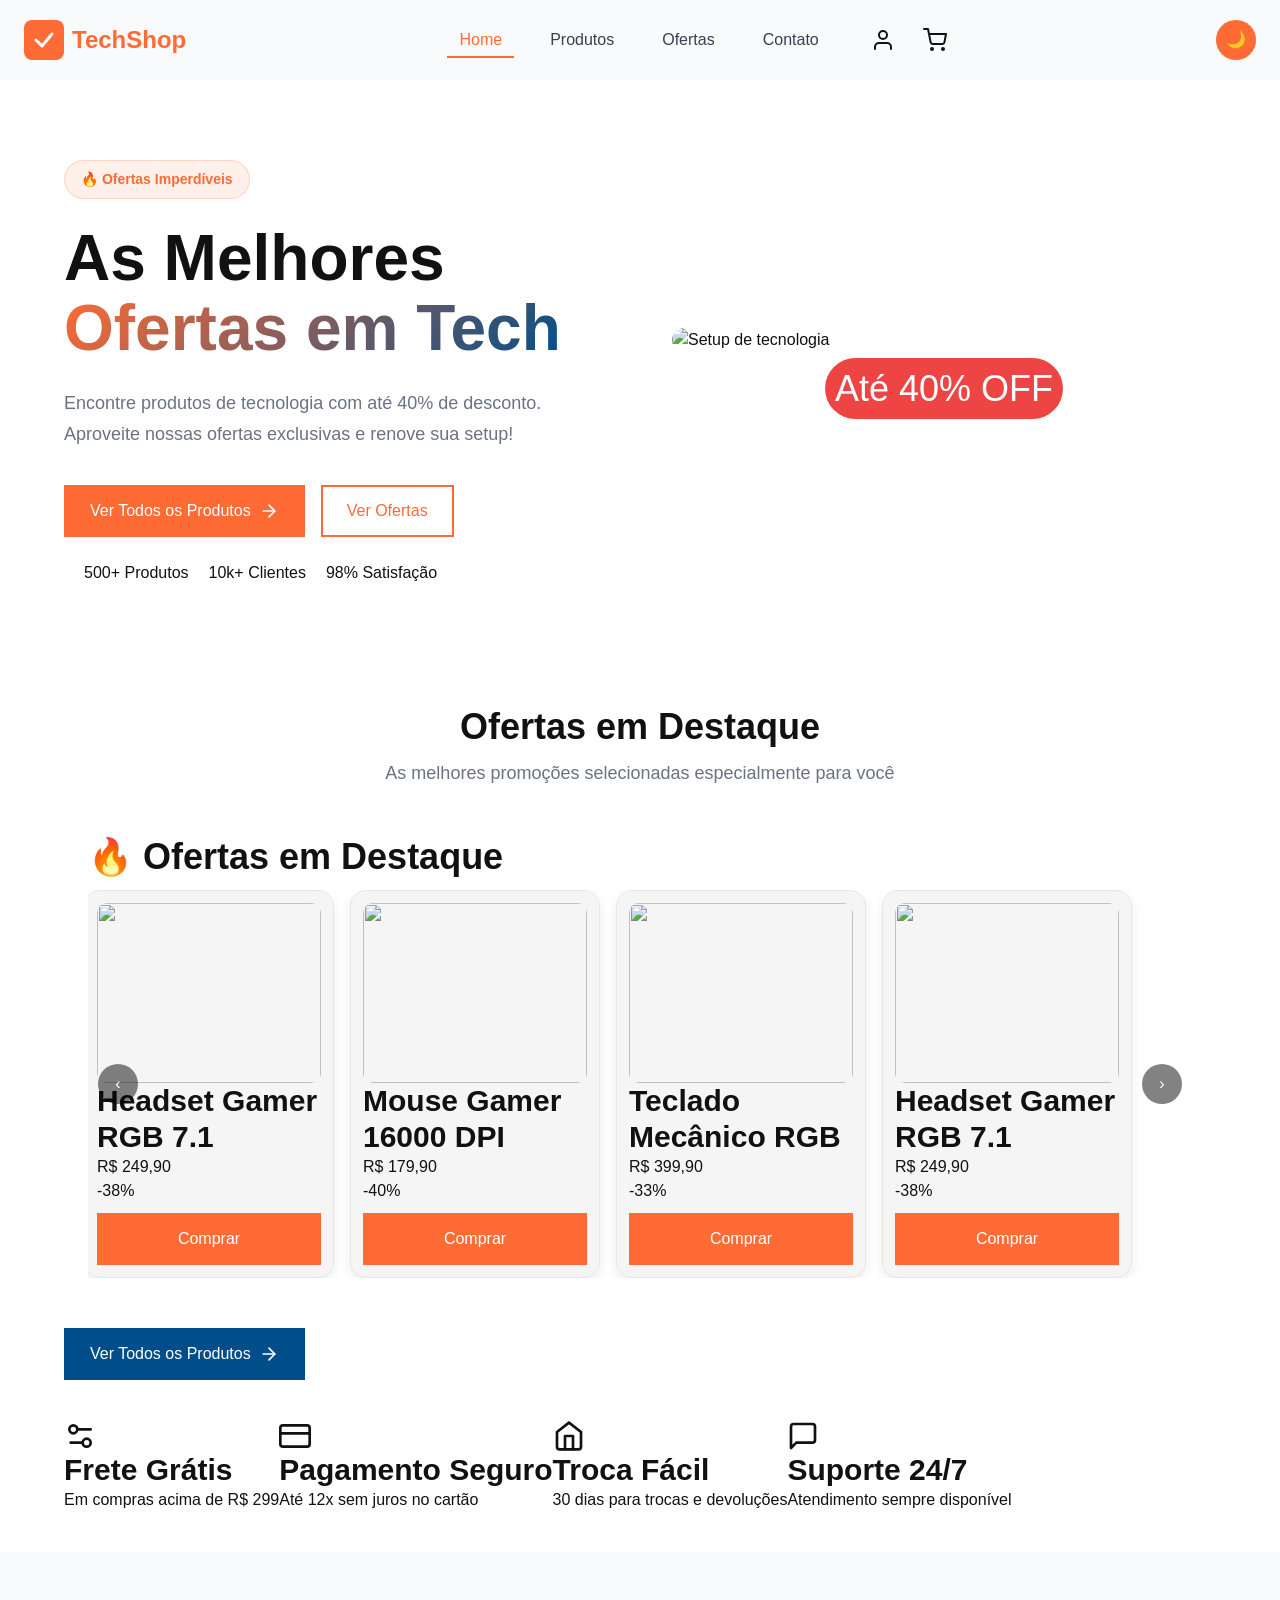
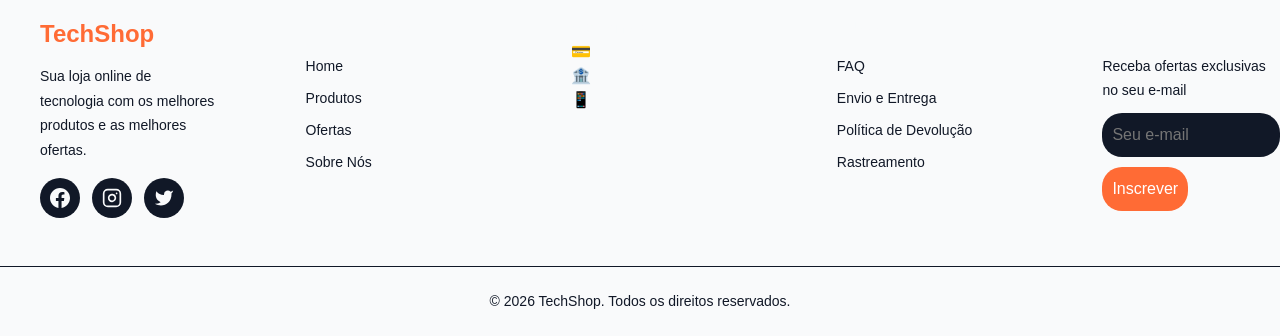
==== commit a4bfb9b4: "add algumas mudanças" ====
--- a/pages/index.html
+++ b/pages/index.html
@@ -610,6 +610,7 @@
 		<script src="js/products.js"></script>
 		<script src="js/app.js"></script>
 		<script src="/js/script-carrossel.js"></script>
+		<script src="/js/cart.js"></script>
 		<script src="/js/tema.js"></script>
 	</body>
 </html>
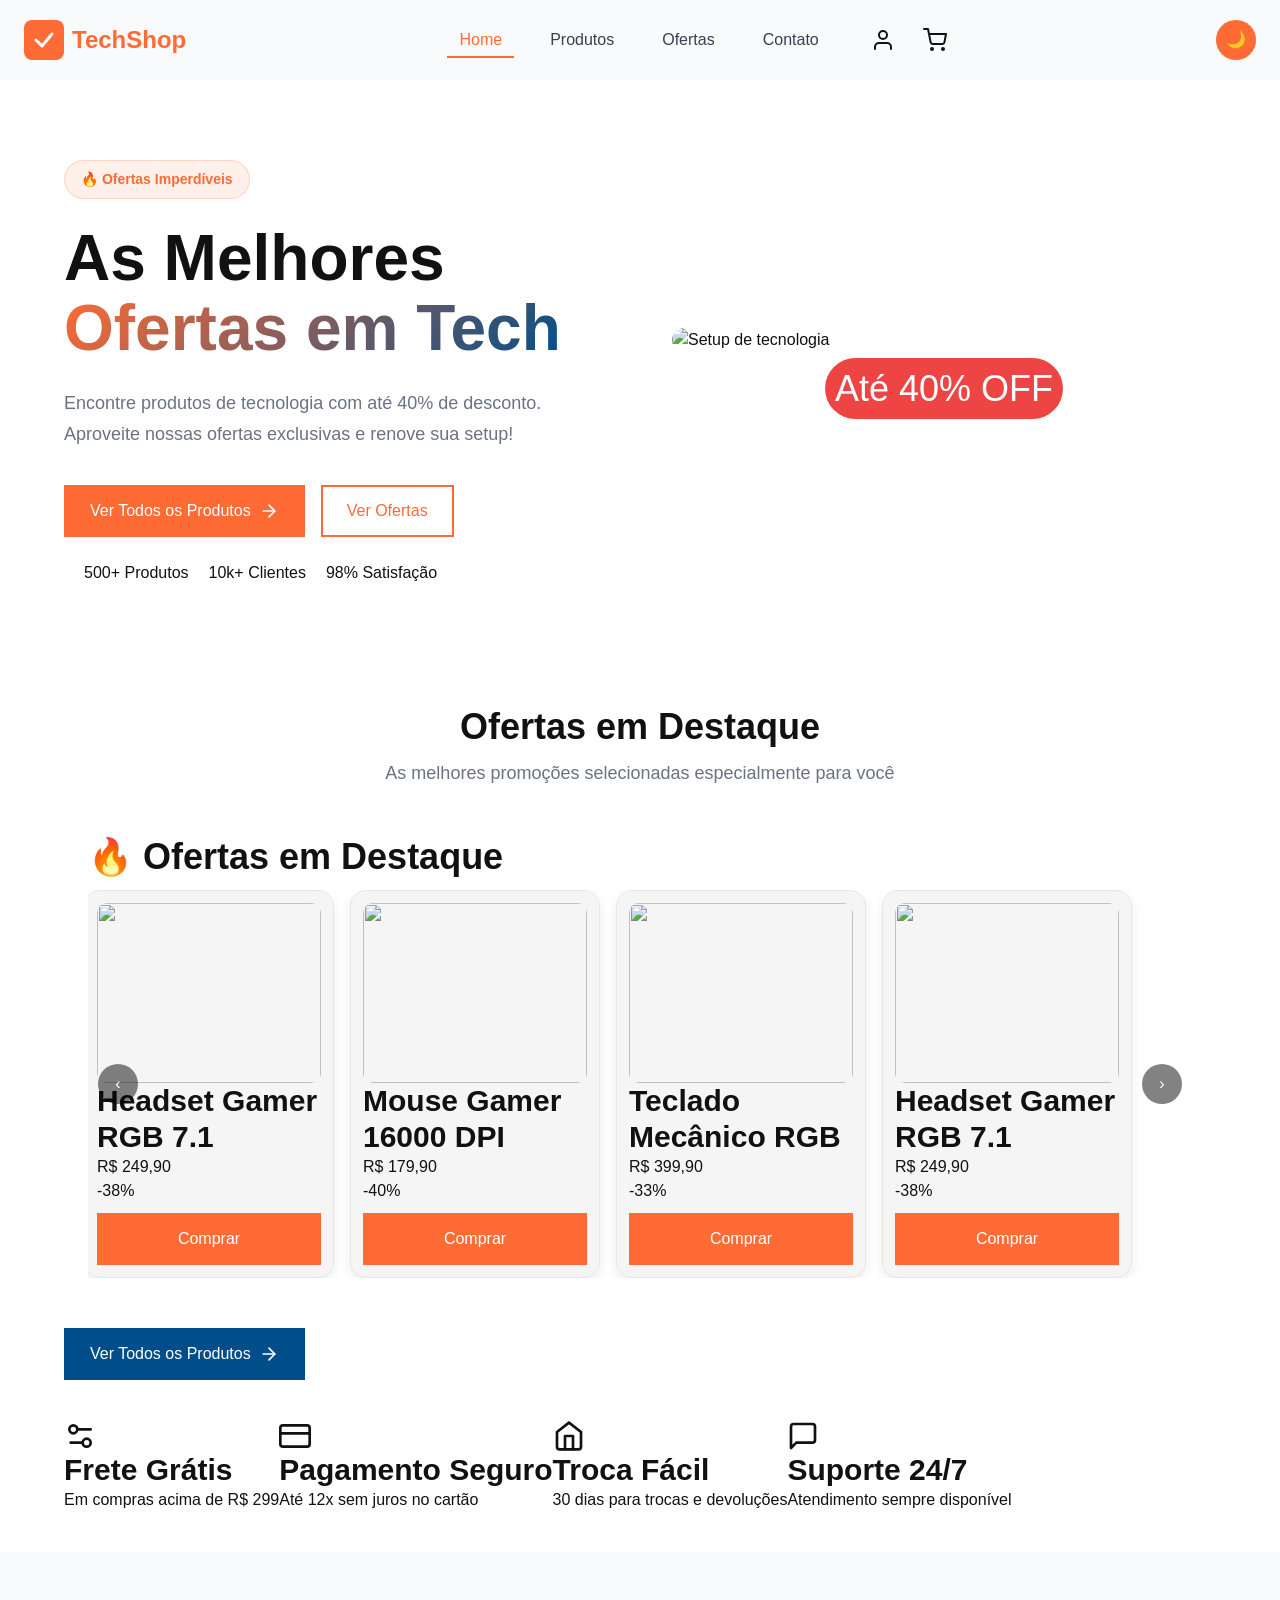
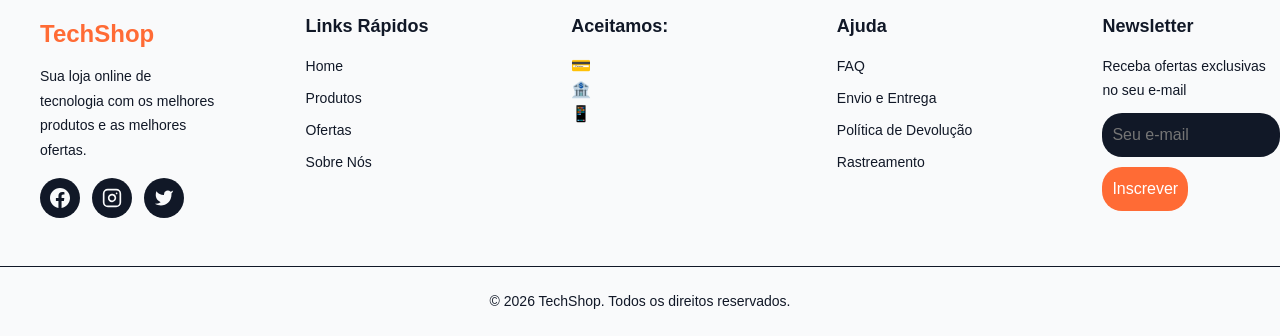
==== commit 00eeef26: "add novas funçoes" ====
--- a/pages/index.html
+++ b/pages/index.html
@@ -520,10 +520,9 @@
 
                     <!--pagamento -->
                   <div class="footer__payment-methods">
-						<span
-							style="color: var(--color-gray-400); font-size: var(--text-sm)"
-							>Aceitamos:</span
-						>
+						
+						<h4 class="footer__column-title">Aceitamos:</h4>
+						
 						<div class="footer__payment-icon">💳</div>
 						<div class="footer__payment-icon">🏦</div>
 						<div class="footer__payment-icon">📱</div>
